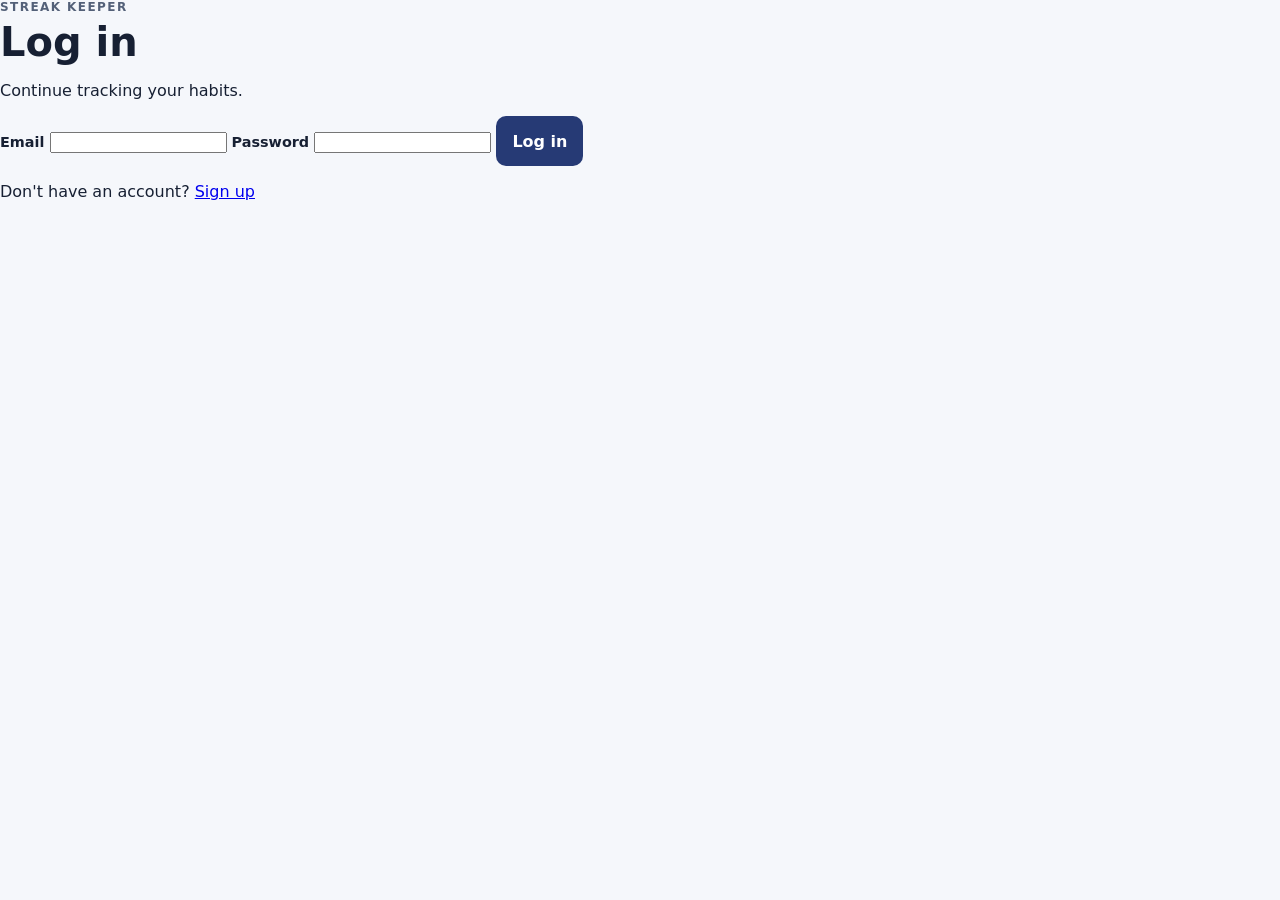
==== static/login.html @ db8a7350 "Add frontend login screen" ====
<!doctype html>
<html lang="en">
<head>
  <meta charset="utf-8">
  <meta name="viewport" content="width=device-width, initial-scale=1">
  <title>Log in — Streak Keeper</title>
  <link rel="stylesheet" href="/static/style.css">
</head>
<body class="auth-page">
  <main class="auth-card">
    <p class="eyebrow">STREAK KEEPER</p>
    <h1>Log in</h1>
    <p class="auth-copy">Continue tracking your habits.</p>

    <form id="login-form" class="auth-form">
      <label for="email">Email</label>
      <input id="email" name="email" type="email" autocomplete="email" required>

      <label for="password">Password</label>
      <input id="password" name="password" type="password" autocomplete="current-password" required>

      <p id="auth-error" class="error" role="alert" hidden></p>
      <button id="submit-button" type="submit">Log in</button>
    </form>

    <p class="auth-switch">Don't have an account? <a href="/static/signup.html">Sign up</a></p>
  </main>

  <script>
    const form = document.querySelector("#login-form");
    const error = document.querySelector("#auth-error");
    const submitButton = document.querySelector("#submit-button");

    form.addEventListener("submit", async (event) => {
      event.preventDefault();
      error.hidden = true;
      submitButton.disabled = true;

      const formData = new FormData(form);
      try {
        const response = await fetch("/api/login", {
          method: "POST",
          headers: { "Content-Type": "application/json" },
          credentials: "include",
          body: JSON.stringify({
            email: formData.get("email"),
            password: formData.get("password"),
          }),
        });

        if (!response.ok) {
          let message = "Unable to log in.";
          try {
            const body = await response.json();
            message = body.detail || message;
          } catch (_) {}
          throw new Error(message);
        }

        window.location.replace("/static/index.html");
      } catch (err) {
        error.textContent = err.message;
        error.hidden = false;
        submitButton.disabled = false;
      }
    });
  </script>
</body>
</html>
---- static/style.css ----
* { box-sizing: border-box; }

:root {
  font-family: system-ui, -apple-system, BlinkMacSystemFont, "Segoe UI", sans-serif;
  color: #172033;
  background: #f5f7fb;
  --accent: #263a75;
  --accent-soft: #e7ebf7;
}

body { margin: 0; min-height: 100vh; }

.container { width: min(100% - 24px, 720px); margin: 0 auto; padding: 28px 0 48px; }
.page-header { margin-bottom: 22px; }
.eyebrow { margin: 0 0 5px; font-size: .75rem; font-weight: 800; letter-spacing: .12em; color: #536078; }
h1 { margin: 0; font-size: clamp(1.8rem, 7vw, 2.5rem); line-height: 1.15; }
h2 { margin: 0 0 14px; font-size: 1.15rem; }
.program-day-row { display: flex; align-items: center; justify-content: space-between; gap: 10px; margin-top: 8px; }
#program-day { font-size: .9rem; font-weight: 800; color: #536078; }
.settings-button { min-height: 38px; padding: 7px 11px; background: transparent; color: #263a75; border: 1px solid #8f98aa; font-size: .82rem; }
.reminder-banner { display: flex; align-items: center; justify-content: space-between; gap: 12px; margin: 0 0 18px; padding: 13px 14px; color: #4a3200; background: #fff3c4; border: 1px solid #d8a72c; border-radius: 12px; font-weight: 800; }
.dismiss-button { min-height: 32px; padding: 3px 9px; background: transparent; color: #4a3200; border: 1px solid #b88616; font-size: 1.2rem; line-height: 1; }

.search-section { position: relative; margin-bottom: 14px; }
.search-section > label { display: block; margin-bottom: 7px; }
.search-input { width: 100%; min-height: 52px; padding: 11px 14px; border: 1px solid #8f98aa; border-radius: 12px; font: inherit; background: #fff; }
.search-results { position: absolute; z-index: 10; top: 100%; left: 0; right: 0; max-height: 280px; overflow-y: auto; margin-top: 5px; padding: 5px; background: #fff; border: 1px solid #8f98aa; border-radius: 12px; box-shadow: 0 8px 24px rgba(23, 32, 51, .12); }
.search-result { display: flex; align-items: center; justify-content: space-between; width: 100%; min-height: 50px; padding: 9px 11px; border: 0; border-radius: 8px; background: transparent; color: #172033; text-align: left; cursor: pointer; }
.search-result:hover, .search-result:focus-visible { background: #f0f2f7; }
.search-result-name { font-weight: 700; }
.search-result-status { font-size: .78rem; color: #536078; }

.habit-list, .paused-list { display: grid; gap: 16px; }
.today-section { margin-top: 24px; }
.today-section h2 { margin-bottom: 16px; font-size: 1.35rem; color: #172033; }
#pending-section { padding-left: 8px; border-left: 4px solid var(--accent); }
.done-section { margin-top: 24px; padding: 16px; background: #eef0f5; border: 1px solid #d9dee8; border-radius: 12px; }
.done-section summary { color: #536078; font-weight: 800; cursor: pointer; }
.done-section .habit-list { margin-top: 16px; }
.done-section .habit-row { opacity: .7; box-shadow: none; }
.habit-row { display: grid; grid-template-columns: 48px minmax(0, 1fr) auto; align-items: center; gap: 12px; min-height: 96px; padding: 16px; background: #fff; border: 1px solid #dfe4ee; border-radius: 16px; box-shadow: 0 5px 16px rgba(23, 32, 51, .07); transition: background .2s, border-color .2s, box-shadow .2s, transform .2s; }
.is-pending { border-left: 4px solid var(--accent); padding-left: 13px; }
.is-done { background: #f7f8fa; border-color: #e1e5ed; }
.is-done .habit-name::before { margin-right: 7px; color: #4d9b72; content: "✓"; font-weight: 900; }
.is-done .streak-chip { padding: 6px 8px; font-size: .82rem; }
.is-done .streak-best { font-size: .68rem; }
.is-done .habit-history { opacity: .75; }
.habit-check { width: 44px; height: 44px; margin: 0; accent-color: var(--accent); cursor: pointer; }
.habit-title { display: flex; align-items: center; flex-wrap: wrap; gap: 8px; min-width: 0; }
.habit-name { min-width: 0; min-height: auto; padding: 0; border: 0; border-radius: 0; background: transparent; color: #172033; font-size: 1rem; font-weight: 800; text-align: left; overflow-wrap: anywhere; }
.habit-name:hover { color: var(--accent); text-decoration: underline; }
.frequency-badge { padding: 4px 8px; color: #536078; background: #f0f2f7; border: 1px solid #d9dee8; border-radius: 999px; font-size: .7rem; font-weight: 800; letter-spacing: .02em; }
.habit-history { grid-column: 2; width: min(100%, 224px); }
.history-labels, .history-cells { display: grid; grid-template-columns: repeat(7, 1fr); gap: 5px; }
.history-labels { margin-bottom: 4px; }
.history-day-label { color: #536078; font-size: .68rem; font-weight: 800; text-align: center; }
.history-cell { display: block; aspect-ratio: 1; min-width: 12px; border: 1px solid transparent; border-radius: 4px; }
.history-completed { background: #4d9b72; border-color: #347453; }
.history-missed { background: #d79a9c; border-color: #b76b70; }
.history-unscheduled { background: transparent; border: 1px dashed #9aa3b4; }
.history-future { background: #e1e5ed; border-color: #d1d7e2; }
.habit-actions { display: flex; align-items: center; gap: 8px; }
.icon-button { width: 36px; min-height: 36px; padding: 4px; border: 1px solid #d1d7e2; border-radius: 9px; background: #f7f8fa; color: #536078; font-size: 1.05rem; line-height: 1; }
.icon-button:hover { background: var(--accent-soft); color: var(--accent); }
.delete-button:hover { color: #8b1e2d; border-color: #c77b80; }
.edit-form { grid-column: 2 / -1; display: grid; grid-template-columns: minmax(0, 1fr) 140px auto auto; align-items: end; gap: 8px; padding-top: 4px; }
.edit-form label { display: grid; gap: 5px; color: #536078; font-size: .76rem; }
.edit-form input, .edit-form select { width: 100%; min-height: 38px; padding: 7px 9px; border: 1px solid #8f98aa; border-radius: 8px; font: inherit; }
.edit-form button { min-height: 38px; padding: 7px 11px; font-size: .82rem; }
.stats { display: flex; flex-wrap: wrap; justify-content: flex-end; white-space: nowrap; }
.streak-chip { display: inline-flex; align-items: baseline; gap: 8px; padding: 8px 10px; color: #26304a; background: #f0f2f7; border: 1px solid #d9dee8; border-radius: 10px; font-weight: 800; transition: background .2s, border-color .2s, color .2s; }
.streak-current { color: var(--accent); font-size: .95rem; }
.streak-best { color: #536078; font-size: .76rem; }
.streak-chip.streak-up { color: #704d00; background: #fff1b8; border-color: #d09a1d; animation: streak-pop .7s ease-out; }
@keyframes streak-pop { 0% { transform: scale(1); } 35% { transform: scale(1.1); } 100% { transform: scale(1); } }
.bring-back-button { min-height: 44px; padding: 8px 12px; background: #eef0f5; color: #26304a; border: 1px solid #8f98aa; font-size: .86rem; }
.empty-state { padding: 20px; text-align: center; color: #536078; background: #fff; border: 1px dashed #8f98aa; border-radius: 14px; }
.error { margin: 12px 0; padding: 12px; color: #8b1e2d; background: #fff0f2; border-radius: 10px; }

.paused-section { margin-top: 24px; padding: 12px; color: #536078; background: #f0f2f7; border: 1px solid #e1e5ed; border-radius: 12px; }
.paused-section summary { min-height: 40px; padding: 8px 2px; font-weight: 800; cursor: pointer; }
.paused-note { margin: 4px 0 14px; color: #69748a; font-size: .82rem; line-height: 1.45; }
.paused-row { display: flex; align-items: center; justify-content: space-between; gap: 12px; min-height: 60px; padding: 10px 0; border-top: 1px solid #edf0f5; }
.paused-name { min-width: 0; font-weight: 700; overflow-wrap: anywhere; }

.add-section { margin-top: 30px; padding: 18px; background: #fff; border: 1px solid #e1e5ed; border-radius: 14px; }
.add-form { display: grid; gap: 10px; }
label, legend { font-weight: 700; font-size: .9rem; }
input[type="text"], input[type="date"] { width: 100%; min-height: 48px; padding: 10px 12px; border: 1px solid #8f98aa; border-radius: 10px; font: inherit; }
fieldset { margin: 4px 0; padding: 0; border: 0; }
.frequency-toggle { display: flex; gap: 10px; margin-top: 8px; }
.frequency-toggle label { display: flex; align-items: center; gap: 8px; min-height: 48px; padding: 8px 12px; border: 1px solid #8f98aa; border-radius: 10px; cursor: pointer; }
.frequency-toggle input { width: 20px; height: 20px; }
button { min-height: 50px; padding: 10px 16px; border: 0; border-radius: 10px; background: var(--accent); color: #fff; font: inherit; font-weight: 800; cursor: pointer; }
button:disabled, .habit-check:disabled { opacity: .55; cursor: wait; }

.settings-modal { width: min(calc(100% - 32px), 420px); padding: 20px; border: 0; border-radius: 16px; box-shadow: 0 16px 50px rgba(23, 32, 51, .2); }
.settings-modal::backdrop { background: rgba(23, 32, 51, .38); }
.settings-modal h2 { margin-bottom: 8px; }
.settings-copy { margin: 0 0 16px; color: #536078; font-size: .9rem; line-height: 1.45; }
.modal-actions { display: grid; grid-template-columns: 1fr 1fr; gap: 8px; margin-top: 16px; }
.modal-actions button:first-child { grid-column: 1 / -1; }
.secondary-button { background: #eef0f5; color: #26304a; border: 1px solid #8f98aa; }
.history-modal { width: min(calc(100% - 32px), 560px); max-height: min(85vh, 720px); padding: 20px; border: 0; border-radius: 16px; box-shadow: 0 16px 50px rgba(23, 32, 51, .2); }
.history-modal::backdrop { background: rgba(23, 32, 51, .38); }
.history-modal-header { display: flex; align-items: center; justify-content: space-between; gap: 12px; margin-bottom: 14px; }
.history-modal-header h2 { margin: 0; }
.history-close { min-height: 38px; padding: 4px 11px; font-size: 1.2rem; }
.history-calendar { max-height: 65vh; overflow-y: auto; padding-right: 4px; }
.history-month + .history-month { margin-top: 24px; }
.history-month h3 { margin: 0 0 8px; font-size: 1rem; }
.calendar-weekdays, .calendar-days { display: grid; grid-template-columns: repeat(7, minmax(30px, 1fr)); gap: 5px; }
.calendar-weekdays { margin-bottom: 5px; color: #536078; font-size: .7rem; font-weight: 800; text-align: center; }
.calendar-day { display: grid; place-items: center; aspect-ratio: 1; min-height: 32px; border: 1px solid transparent; border-radius: 7px; font-size: .78rem; font-weight: 800; }
.calendar-completed { color: #174c31; background: #b9e2c7; border-color: #62a77b; }
.calendar-missed { color: #71343a; background: #edc1c3; border-color: #c77b80; }
.calendar-unscheduled { color: #8d96a8; background: #eef0f5; }
.calendar-future { color: #8d96a8; background: #f7f8fa; border-color: #e1e5ed; }
.calendar-today { outline: 3px solid #d97706; outline-offset: 2px; }

.visually-hidden { position: absolute !important; width: 1px !important; height: 1px !important; padding: 0 !important; margin: -1px !important; overflow: hidden !important; clip: rect(0, 0, 0, 0) !important; white-space: nowrap !important; border: 0 !important; }

:focus-visible { outline: 3px solid #d97706; outline-offset: 3px; }
.habit-check:focus-visible { outline: 3px solid #d97706; outline-offset: 4px; }

@media (max-width: 599px) {
  .habit-row { grid-template-columns: 48px minmax(0, 1fr); }
  .habit-history { grid-column: 2; }
  .habit-actions { grid-column: 1 / -1; justify-content: flex-start; flex-wrap: wrap; }
  .stats { justify-content: flex-start; }
  .edit-form { grid-column: 1 / -1; grid-template-columns: 1fr 1fr; }
  .edit-form label:first-child { grid-column: 1 / -1; }
}

@media (min-width: 600px) {
  .container { padding-top: 44px; }
  .add-form { grid-template-columns: 1fr 1fr; align-items: end; }
  .add-form > label, .add-form > input { grid-column: 1 / -1; }
  .add-form fieldset { grid-column: 1; }
  .add-form button { grid-column: 2; }
}
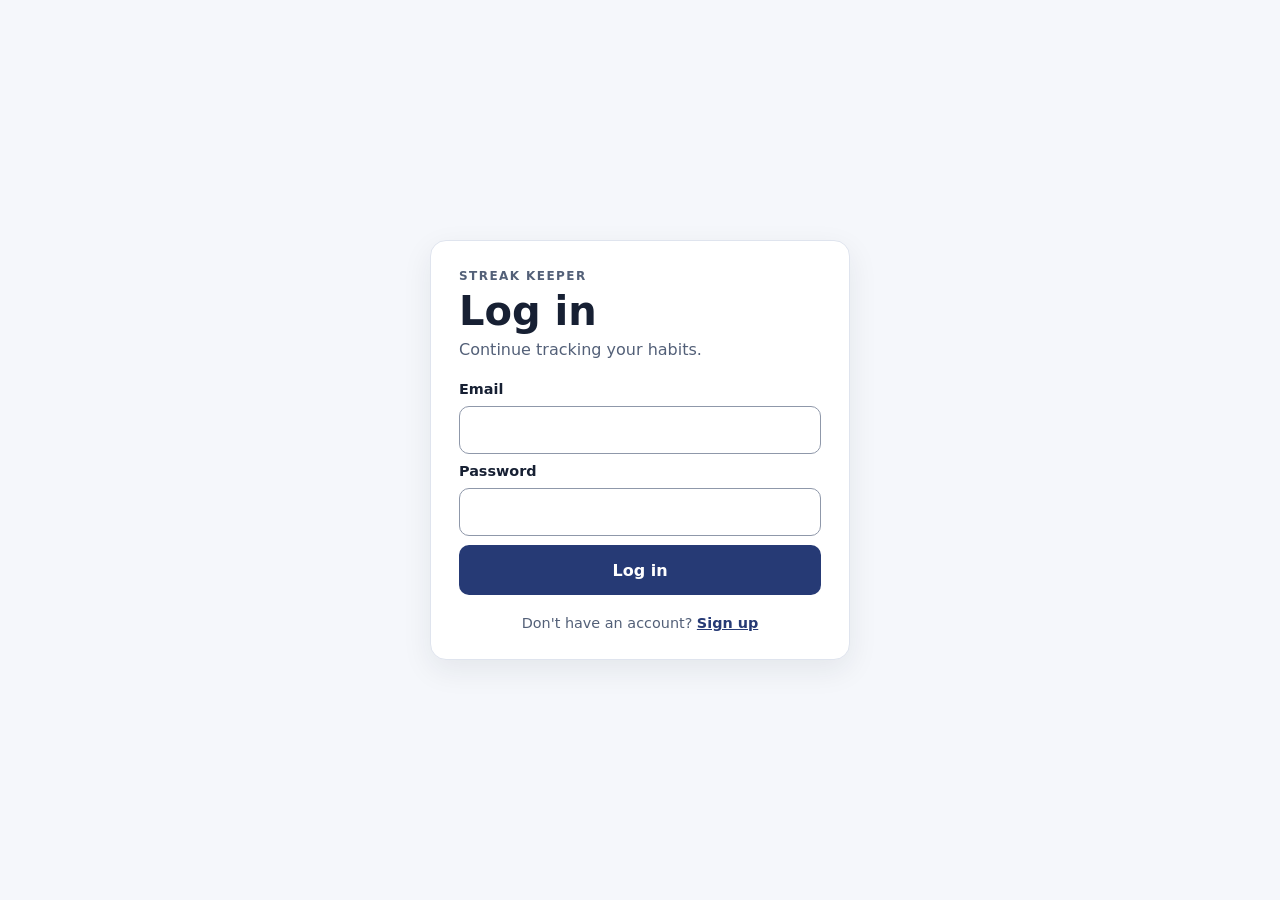
==== commit 7995ac4d: "Style login screen" ====
--- a/static/login.html
+++ b/static/login.html
@@ -5,6 +5,17 @@
   <meta name="viewport" content="width=device-width, initial-scale=1">
   <title>Log in — Streak Keeper</title>
   <link rel="stylesheet" href="/static/style.css">
+  <style>
+    .auth-page { display: grid; place-items: center; min-height: 100vh; padding: 24px; background: #f5f7fb; }
+    .auth-card { width: min(100%, 420px); padding: 28px; background: #fff; border: 1px solid #dfe4ee; border-radius: 16px; box-shadow: 0 10px 30px rgba(23, 32, 51, .08); }
+    .auth-card h1 { margin: 0 0 6px; }
+    .auth-copy { margin: 0 0 22px; color: #536078; }
+    .auth-form { display: grid; gap: 9px; }
+    .auth-form input { width: 100%; min-height: 48px; padding: 10px 12px; border: 1px solid #8f98aa; border-radius: 10px; font: inherit; }
+    .auth-form .error { margin: 5px 0 0; }
+    .auth-switch { margin: 20px 0 0; color: #536078; text-align: center; font-size: .9rem; }
+    .auth-switch a { color: #263a75; font-weight: 800; }
+  </style>
 </head>
 <body class="auth-page">
   <main class="auth-card">
